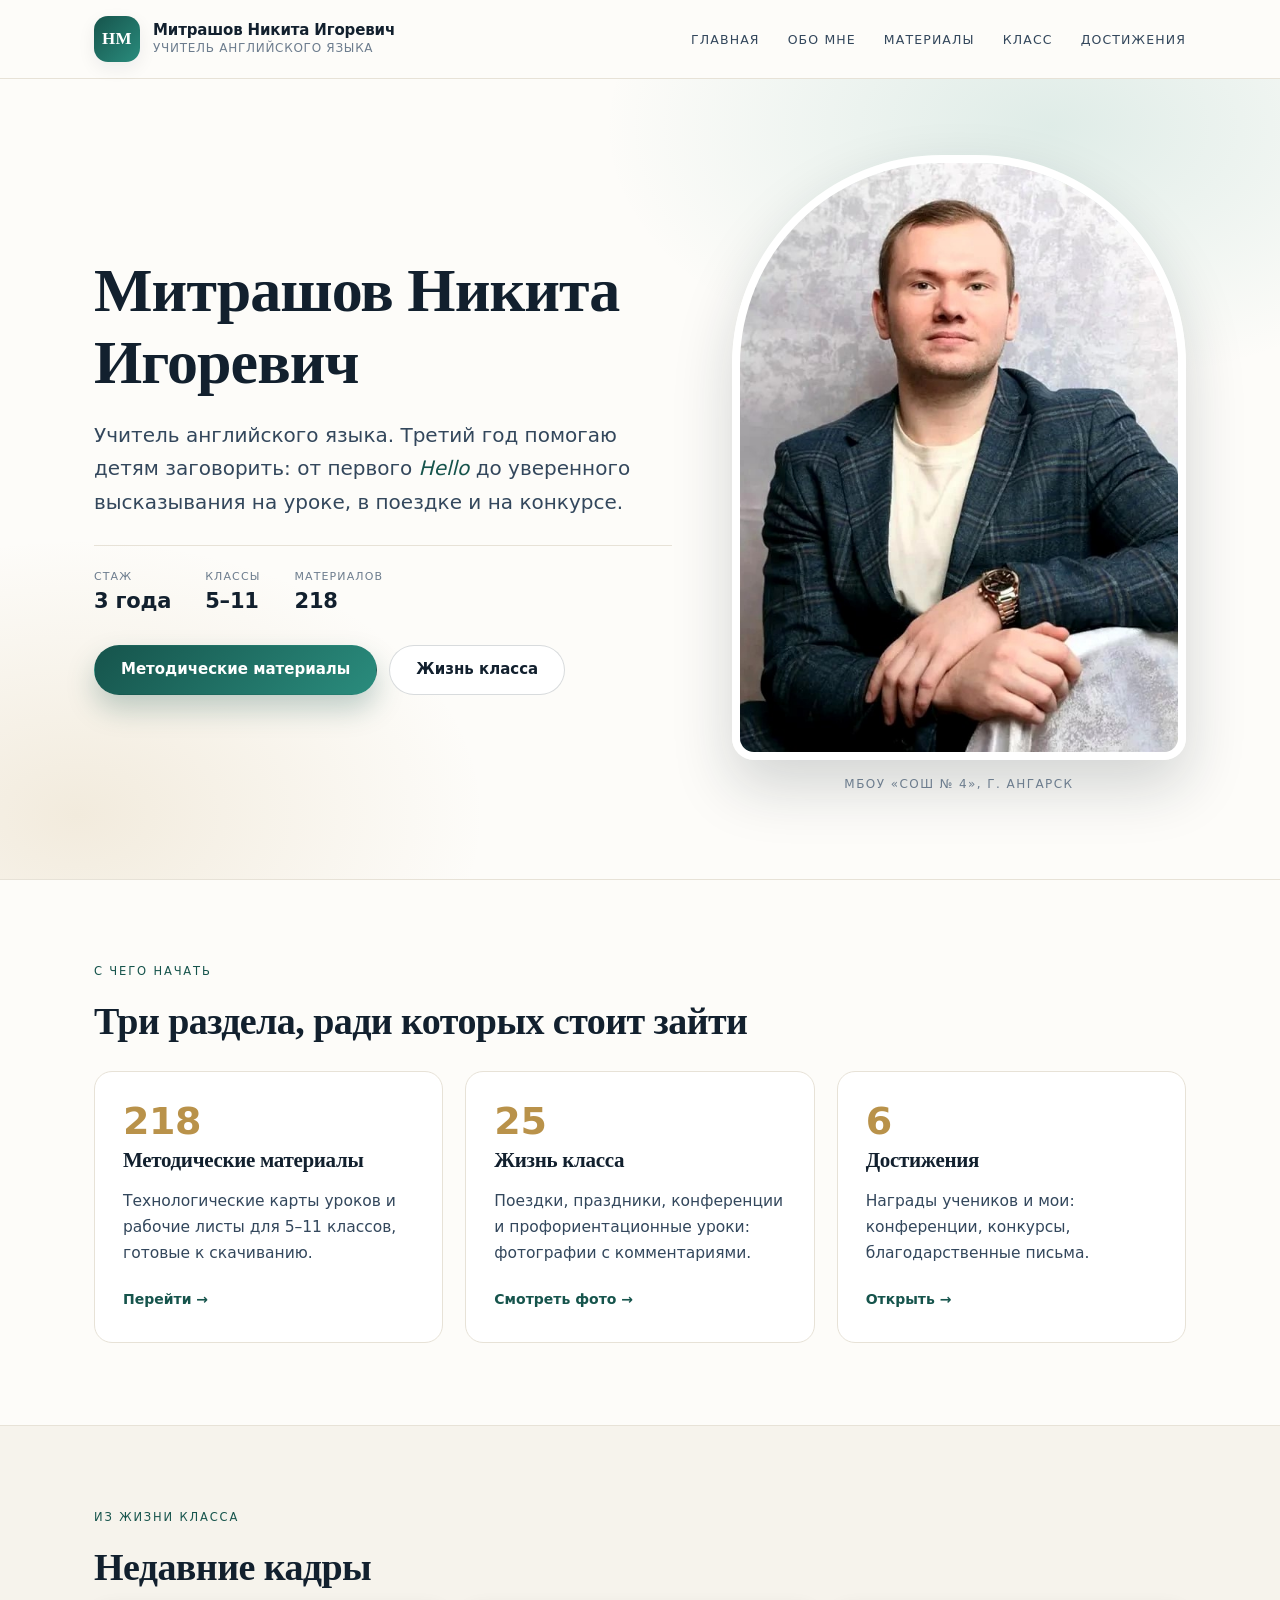
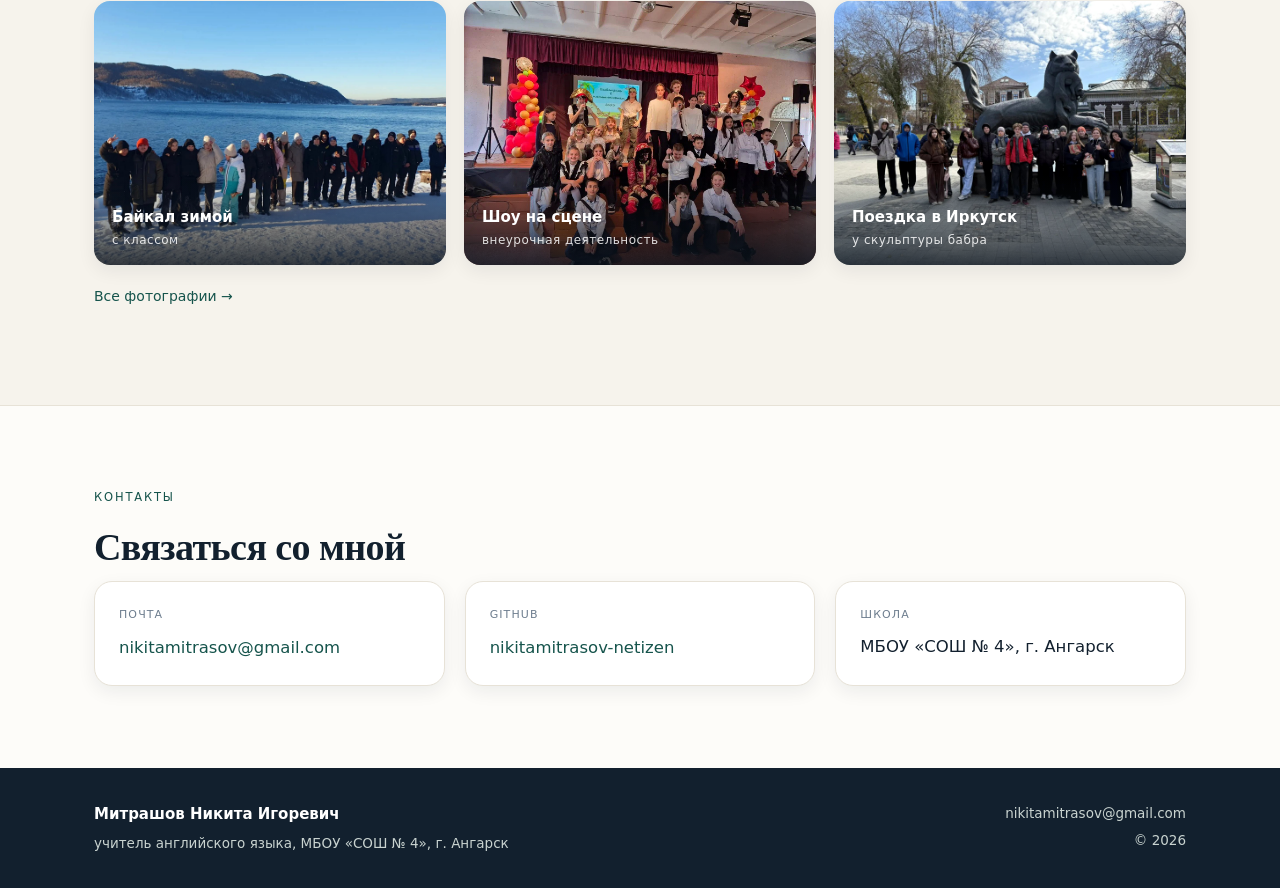
==== index.html @ d5b9875a "Сайт-визитка учителя" ====
<!DOCTYPE html>
<html lang="ru">
<head>
<meta charset="utf-8">
<meta name="viewport" content="width=device-width, initial-scale=1">
<title>Митрашов Никита Игоревич — учитель английского языка</title>
<meta name="description" content="Сайт-визитка учителя английского языка: методические разработки, цифровые проекты, жизнь класса и достижения.">
<link rel="icon" href="data:image/svg+xml,%3Csvg xmlns='http://www.w3.org/2000/svg' viewBox='0 0 64 64'%3E%3Crect width='64' height='64' rx='14' fill='%231f4e79'/%3E%3Ctext x='32' y='42' font-family='Georgia' font-size='26' fill='%23fff' text-anchor='middle'%3E%D0%9D%D0%9C%3C/text%3E%3C/svg%3E">
<link rel="stylesheet" href="css/style.css">
</head>
<body>
<header class="header" id="top">
  <div class="wrap header__inner">
    <a class="brand" href="index.html">
      <span class="brand__mark">НМ</span>
      <span class="brand__text">
        <strong>Митрашов Никита Игоревич</strong>
        <small>учитель английского языка</small>
      </span>
    </a>

    <button class="burger" type="button" aria-label="Меню" aria-expanded="false">
      <span></span><span></span><span></span>
    </button>

    <nav class="nav" id="nav">
      <a href="index.html">Главная</a>
      <a href="about.html">Обо мне</a>
      <a href="materials.html">Материалы</a>
      <a href="class.html">Класс</a>
      <a href="achievements.html">Достижения</a>
    </nav>
  </div>
</header>
<main>
  <section class="hero">
    <div class="wrap hero__inner">
      <div class="hero__text">
        <h1>Митрашов Никита Игоревич</h1>
        <p class="lead">Учитель английского языка. Третий год помогаю детям заговорить: от первого <span class="en">Hello</span> до уверенного высказывания на уроке, в поездке и на конкурсе.</p>
        <ul class="facts">
          <li><span>Стаж</span><b>3 года</b></li>
          <li><span>Классы</span><b>5–11</b></li>
          <li><span>Материалов</span><b>218</b></li>
        </ul>
        <div class="actions">
          <a class="btn btn--primary" href="materials.html">Методические материалы</a>
          <a class="btn btn--ghost" href="class.html">Жизнь класса</a>
        </div>
      </div>
      <figure class="hero__photo">
        <img class="ph" src="assets/photos/portrait.jpg" data-photo="portrait" alt="Фотография учителя">
        <figcaption>МБОУ «СОШ № 4», г. Ангарск</figcaption>
      </figure>
    </div>
  </section>

  <section class="section">
    <div class="wrap">
      <p class="eyebrow">С чего начать</p>
      <h2>Три раздела, ради которых стоит зайти</h2>
      <div class="tiles">
        <a class="tile" href="materials.html">
          <span class="tile__num">218</span>
          <h3>Методические материалы</h3>
          <p>Технологические карты уроков и рабочие листы для 5–11 классов, готовые к скачиванию.</p>
          <span class="tile__more">Перейти →</span>
        </a>
        <a class="tile" href="class.html">
          <span class="tile__num">25</span>
          <h3>Жизнь класса</h3>
          <p>Поездки, праздники, конференции и профориентационные уроки: фотографии с комментариями.</p>
          <span class="tile__more">Смотреть фото →</span>
        </a>
        <a class="tile" href="achievements.html">
          <span class="tile__num">6</span>
          <h3>Достижения</h3>
          <p>Награды учеников и мои: конференции, конкурсы, благодарственные письма.</p>
          <span class="tile__more">Открыть →</span>
        </a>
      </div>
    </div>
  </section>

  <section class="section section--soft">
    <div class="wrap">
      <p class="eyebrow">Из жизни класса</p>
      <h2>Недавние кадры</h2>
      <div class="gallery" id="mini">
        <figure class="photo" data-photo="trip-2">
          <img src="assets/photos/trip-2.jpg" data-photo="trip-2" alt="Байкал зимой">
          <figcaption><span>Байкал зимой</span><small>с классом</small></figcaption>
        </figure>
        <figure class="photo" data-photo="event-16">
          <img src="assets/photos/event-16.jpg" data-photo="event-16" alt="Шоу на сцене">
          <figcaption><span>Шоу на сцене</span><small>внеурочная деятельность</small></figcaption>
        </figure>
        <figure class="photo" data-photo="trip-9">
          <img src="assets/photos/trip-9.jpg" data-photo="trip-9" alt="Поездка в Иркутск">
          <figcaption><span>Поездка в Иркутск</span><small>у скульптуры бабра</small></figcaption>
        </figure>
      </div>
      <p class="section__note"><a href="class.html">Все фотографии →</a></p>
    </div>
  </section>

  <section class="section" id="contacts">
    <div class="wrap">
      <p class="eyebrow">Контакты</p>
      <h2>Связаться со мной</h2>
      <div class="contacts">
        <div class="contact"><span>Почта</span><a href="mailto:nikitamitrasov@gmail.com">nikitamitrasov@gmail.com</a></div>
        <div class="contact"><span>GitHub</span><a href="https://github.com/nikitamitrasov-netizen" target="_blank" rel="noopener">nikitamitrasov-netizen</a></div>
        <div class="contact"><span>Школа</span><p>МБОУ «СОШ № 4», г. Ангарск</p></div>
      </div>
    </div>
  </section>
</main>
<footer class="footer">
  <div class="wrap footer__inner">
    <div class="footer__col">
      <strong>Митрашов Никита Игоревич</strong>
      <span>учитель английского языка, МБОУ «СОШ № 4», г. Ангарск</span>
    </div>
    <div class="footer__col footer__col--right">
      <a href="mailto:nikitamitrasov@gmail.com">nikitamitrasov@gmail.com</a>
      <span>© <span id="year">2026</span></span>
    </div>
  </div>
</footer>

<button class="back-top" type="button" aria-label="Наверх" hidden>↑</button>

<div class="lightbox" id="lightbox" hidden>
  <button class="lightbox__close" type="button" aria-label="Закрыть">×</button>
  <img alt="">
</div>

<script src="js/main.js"></script>
</body>
</html>
---- css/style.css ----
:root {
  --ink: #12202e;
  --ink-2: #33475c;
  --muted: #6d7d8e;
  --line: #e7e2d7;
  --paper: #fdfcf9;
  --soft: #f6f3ec;
  --accent: #16544c;
  --accent-2: #2a8c7d;
  --gold: #b9924a;
  --radius: 18px;
  --shadow: 0 18px 40px rgba(18, 32, 46, .10);
  --shadow-sm: 0 6px 18px rgba(18, 32, 46, .07);
  --wrap: 1140px;
}

* { box-sizing: border-box; }

html { scroll-behavior: smooth; }

::selection { background: var(--accent); color: #fff; }

body {
  margin: 0;
  font-family: "Segoe UI", system-ui, -apple-system, "Helvetica Neue", Arial, sans-serif;
  font-size: 17px;
  line-height: 1.68;
  color: var(--ink);
  background: var(--paper);
  -webkit-font-smoothing: antialiased;
}

h1, h2, h3, .brand__mark {
  font-family: Georgia, "Times New Roman", serif;
  font-weight: 700;
  line-height: 1.16;
  letter-spacing: -.015em;
  margin: 0;
}

/* цифры в обычном шрифте, без засечек */
.facts b, .card__num, .tile__num, .stat b {
  font-family: "Segoe UI", system-ui, -apple-system, "Helvetica Neue", Arial, sans-serif;
  font-weight: 700;
  letter-spacing: -.01em;
  line-height: 1.1;
  font-variant-numeric: tabular-nums;
}

h1 { font-size: clamp(38px, 5.6vw, 62px); }
h2 { font-size: clamp(27px, 3.4vw, 38px); margin-bottom: 12px; }
h3 { font-size: 20px; margin-bottom: 8px; }

p { margin: 0 0 14px; }
a { color: var(--accent); text-decoration: none; }
a:hover { text-decoration: underline; }

a:focus-visible,
button:focus-visible {
  outline: 2px solid var(--accent-2);
  outline-offset: 3px;
  border-radius: 6px;
}

.wrap {
  width: 100%;
  max-width: var(--wrap);
  margin: 0 auto;
  padding: 0 24px;
}

.en { font-style: italic; color: var(--accent); }

/* ---------------------------------------------------------- шапка */
.header {
  position: sticky;
  top: 0;
  z-index: 40;
  background: rgba(253, 252, 249, .9);
  backdrop-filter: blur(12px);
  border-bottom: 1px solid var(--line);
}

.header__inner {
  display: flex;
  align-items: center;
  justify-content: space-between;
  gap: 22px;
  min-height: 78px;
}

.brand { display: flex; align-items: center; gap: 13px; color: inherit; }
.brand:hover { text-decoration: none; }

.brand__mark {
  display: grid;
  place-items: center;
  width: 46px;
  height: 46px;
  border-radius: 14px;
  background: linear-gradient(135deg, var(--accent) 0%, var(--accent-2) 100%);
  color: #fff;
  font-size: 17px;
  letter-spacing: .02em;
  box-shadow: var(--shadow-sm);
}

.brand__text { display: flex; flex-direction: column; line-height: 1.3; }
.brand__text strong { font-size: 15px; letter-spacing: -.01em; }
.brand__text small { font-size: 12px; color: var(--muted); letter-spacing: .06em; text-transform: uppercase; }

.nav { display: flex; gap: 28px; }
.nav a {
  color: var(--ink-2);
  font-size: 12.5px;
  letter-spacing: .09em;
  text-transform: uppercase;
  padding: 6px 0;
}
.nav a:hover { color: var(--accent); text-decoration: none; }

.nav a.is-active { color: var(--accent); font-weight: 600; position: relative; }
.nav a.is-active::after {
  content: "";
  position: absolute;
  left: 0;
  right: 0;
  bottom: -26px;
  height: 2px;
  background: var(--accent);
}

.burger {
  display: none;
  width: 44px;
  height: 44px;
  border: 1px solid var(--line);
  border-radius: 12px;
  background: #fff;
  padding: 12px 10px;
  cursor: pointer;
}
.burger span { display: block; height: 2px; background: var(--ink); border-radius: 2px; }
.burger span + span { margin-top: 5px; }

/* ---------------------------------------------------------- первый экран */
.hero {
  position: relative;
  padding: 76px 0 84px;
  overflow: hidden;
  background:
    radial-gradient(720px 420px at 82% 6%, rgba(42, 140, 125, .14) 0%, rgba(42, 140, 125, 0) 62%),
    radial-gradient(680px 460px at 6% 92%, rgba(185, 146, 74, .16) 0%, rgba(185, 146, 74, 0) 60%),
    var(--paper);
  border-bottom: 1px solid var(--line);
}

.hero__inner {
  display: grid;
  grid-template-columns: 1.12fr .88fr;
  gap: 60px;
  align-items: center;
}

.eyebrow {
  display: block;
  margin: 0 0 18px;
  font-size: 11.5px;
  letter-spacing: .16em;
  text-transform: uppercase;
  color: var(--accent);
}

.lead {
  font-size: clamp(17px, 1.7vw, 20px);
  color: var(--ink-2);
  max-width: 33em;
  margin-top: 20px;
}

.facts {
  display: flex;
  flex-wrap: wrap;
  gap: 12px 34px;
  list-style: none;
  padding: 22px 0 0;
  margin: 26px 0 32px;
  border-top: 1px solid var(--line);
}
.facts li { display: flex; flex-direction: column; gap: 3px; }
.facts span { font-size: 11px; text-transform: uppercase; letter-spacing: .1em; color: var(--muted); }
.facts b { font-size: 21px; }

.actions { display: flex; flex-wrap: wrap; gap: 12px; }

.btn {
  display: inline-flex;
  align-items: center;
  justify-content: center;
  height: 50px;
  padding: 0 26px;
  border-radius: 999px;
  font-size: 15px;
  font-weight: 600;
  border: 1px solid transparent;
  cursor: pointer;
  transition: transform .16s ease, box-shadow .16s ease, background .16s ease, color .16s ease;
}
.btn:hover { text-decoration: none; transform: translateY(-2px); }

.btn--primary {
  background: linear-gradient(135deg, var(--accent) 0%, var(--accent-2) 100%);
  color: #fff;
  box-shadow: 0 14px 28px rgba(22, 84, 76, .26);
}
.btn--primary:hover { box-shadow: 0 18px 34px rgba(22, 84, 76, .32); }

.btn--ghost { border-color: rgba(18, 32, 46, .16); color: var(--ink); background: #fff; }
.btn--ghost:hover { border-color: var(--accent); color: var(--accent); }

.btn--small { height: 40px; padding: 0 18px; font-size: 13.5px; }

.hero__photo { margin: 0; position: relative; }
.hero__photo img {
  width: 100%;
  aspect-ratio: 3 / 4;
  object-fit: cover;
  display: block;
  border-radius: 210px 210px 22px 22px;
  background: linear-gradient(160deg, #dfe9e4, #efe6d5);
  border: 8px solid #fff;
  box-shadow: 0 26px 60px rgba(18, 32, 46, .18);
}
.hero__photo figcaption {
  margin-top: 14px;
  font-size: 12px;
  letter-spacing: .12em;
  text-transform: uppercase;
  color: var(--muted);
  text-align: center;
}

/* ---------------------------------------------------------- секции */
.section { padding: 82px 0; }
.section--soft { background: var(--soft); border-top: 1px solid var(--line); border-bottom: 1px solid var(--line); }
.section__lead { max-width: 46em; color: var(--ink-2); margin-bottom: 30px; }
.section__note { margin-top: 20px; font-size: 14px; color: var(--muted); }

.subhead { margin: 48px 0 4px; font-size: 24px; }

/* страница раздела */
.page-head {
  padding: 46px 0 34px;
  background:
    radial-gradient(600px 300px at 90% 0%, rgba(42, 140, 125, .10), rgba(42, 140, 125, 0) 65%),
    var(--soft);
  border-bottom: 1px solid var(--line);
}
.crumbs { font-size: 12.5px; color: var(--muted); margin-bottom: 16px; letter-spacing: .02em; }
.crumbs a { color: var(--muted); }
.crumbs a:hover { color: var(--accent); }
.page-head__title { font-size: clamp(31px, 4.2vw, 46px); }
.page-head__lead { max-width: 46em; color: var(--ink-2); margin: 12px 0 0; }

/* ---------------------------------------------------------- обо мне */
.about { display: grid; grid-template-columns: 1.12fr .88fr; gap: 52px; margin-top: 10px; }

.about__text p { color: var(--ink-2); }
.about__text p:first-child { font-size: 18px; }

.about__facts {
  margin: 0;
  border: 1px solid var(--line);
  border-radius: var(--radius);
  overflow: hidden;
  background: #fff;
  box-shadow: var(--shadow-sm);
  align-self: start;
}
.about__facts > div { padding: 15px 20px; border-top: 1px solid var(--line); }
.about__facts > div:first-child { border-top: 0; }
.about__facts dt { font-size: 11px; text-transform: uppercase; letter-spacing: .1em; color: var(--muted); margin-bottom: 4px; }
.about__facts dd { margin: 0; font-size: 15.5px; }

/* ---------------------------------------------------------- карточки */
.cards { display: grid; grid-template-columns: repeat(3, 1fr); gap: 22px; }

.card {
  position: relative;
  background: #fff;
  border: 1px solid var(--line);
  border-radius: var(--radius);
  padding: 28px 26px 24px;
  display: flex;
  flex-direction: column;
  overflow: hidden;
  transition: transform .2s ease, box-shadow .2s ease, border-color .2s ease;
}
.card::before {
  content: "";
  position: absolute;
  inset: 0 0 auto 0;
  height: 3px;
  background: linear-gradient(90deg, var(--accent), var(--accent-2));
  transform: scaleX(0);
  transform-origin: left;
  transition: transform .25s ease;
}
.card:hover { transform: translateY(-4px); box-shadow: var(--shadow); border-color: rgba(22, 84, 76, .22); }
.card:hover::before { transform: scaleX(1); }

.card__num { font-size: 38px; color: var(--gold); line-height: 1; margin-bottom: 12px; }
.card p { color: var(--ink-2); font-size: 15.5px; }
.card__note { margin-top: auto; font-size: 13px; color: var(--muted); }

/* плитки */
.tiles { display: grid; grid-template-columns: repeat(3, 1fr); gap: 22px; margin-top: 28px; }

.tile {
  display: flex;
  flex-direction: column;
  gap: 8px;
  padding: 30px 28px;
  border: 1px solid var(--line);
  border-radius: var(--radius);
  background: #fff;
  color: inherit;
  transition: transform .2s ease, box-shadow .2s ease, border-color .2s ease;
}
.tile:hover {
  transform: translateY(-5px);
  box-shadow: var(--shadow);
  border-color: rgba(22, 84, 76, .24);
  text-decoration: none;
}
.tile__num { font-size: 38px; color: var(--gold); line-height: 1; }
.tile h3 { font-size: 21px; }
.tile p { color: var(--ink-2); font-size: 15.5px; margin: 0; }
.tile__more { margin-top: auto; padding-top: 14px; font-size: 14px; font-weight: 600; color: var(--accent); }

/* ---------------------------------------------------------- таблицы */
.table-block { margin-top: 46px; }
.table-block h3 { margin-bottom: 12px; }

.table {
  width: 100%;
  border-collapse: separate;
  border-spacing: 0;
  background: #fff;
  border: 1px solid var(--line);
  border-radius: var(--radius);
  overflow: hidden;
  font-size: 15px;
  box-shadow: var(--shadow-sm);
}
.table th, .table td { padding: 13px 18px; text-align: left; border-top: 1px solid var(--line); }
.table thead th {
  border-top: 0;
  background: rgba(22, 84, 76, .06);
  font-size: 11px;
  text-transform: uppercase;
  letter-spacing: .1em;
  color: var(--accent);
  font-weight: 700;
}
.table tbody tr:first-child td { border-top: 0; }
.table tbody tr:hover { background: rgba(22, 84, 76, .035); }
.table td:first-child { font-weight: 600; }

.table--files small { color: var(--muted); font-size: 12.5px; margin-left: 8px; }
.dl {
  display: inline-block;
  padding: 7px 16px;
  border: 1px solid rgba(22, 84, 76, .32);
  border-radius: 999px;
  font-size: 13.5px;
  font-weight: 600;
  color: var(--accent);
  background: #fff;
  transition: background .15s ease, color .15s ease, border-color .15s ease;
  white-space: nowrap;
}
.dl:hover { background: var(--accent); color: #fff; border-color: var(--accent); text-decoration: none; }

/* ---------------------------------------------------------- галереи */
.gallery {
  display: grid;
  grid-template-columns: repeat(3, 1fr);
  gap: 18px;
  margin-top: 10px;
}

.photo {
  position: relative;
  margin: 0;
  border-radius: 16px;
  overflow: hidden;
  aspect-ratio: 4 / 3;
  background: linear-gradient(160deg, #dfe9e4, #efe6d5);
  cursor: zoom-in;
  box-shadow: var(--shadow-sm);
}
.photo img {
  width: 100%;
  height: 100%;
  object-fit: cover;
  display: block;
  transition: transform .55s ease;
}
.photo:hover img { transform: scale(1.06); }

.photo figcaption {
  position: absolute;
  inset: auto 0 0 0;
  padding: 34px 18px 15px;
  color: #fff;
  background: linear-gradient(180deg, rgba(9, 18, 28, 0) 0%, rgba(9, 18, 28, .82) 100%);
  display: flex;
  flex-direction: column;
  gap: 3px;
}
.photo figcaption span { font-weight: 600; font-size: 15px; line-height: 1.3; }
.photo figcaption small { font-size: 12px; opacity: .85; letter-spacing: .04em; }

.gallery.is-collapsed > figure:nth-child(n+7) { display: none; }
.more { text-align: center; margin-top: 26px; }
.more[hidden] { display: none; }

.tabs { display: flex; gap: 8px; flex-wrap: wrap; margin-bottom: 20px; }
.tab {
  padding: 9px 18px;
  border-radius: 999px;
  border: 1px solid var(--line);
  background: #fff;
  font-family: inherit;
  font-size: 13.5px;
  color: var(--ink-2);
  cursor: pointer;
  transition: background .15s ease, color .15s ease, border-color .15s ease;
}
.tab:hover { border-color: rgba(22, 84, 76, .38); color: var(--accent); }
.tab.is-active { background: var(--accent); color: #fff; border-color: var(--accent); }

/* ---------------------------------------------------------- документы */
.docs {
  display: grid;
  grid-template-columns: repeat(2, 1fr);
  gap: 20px;
  margin-top: 18px;
}

.doc {
  margin: 0;
  background: #fff;
  border: 1px solid var(--line);
  border-radius: var(--radius);
  overflow: hidden;
  display: flex;
  flex-direction: column;
  box-shadow: var(--shadow-sm);
  transition: transform .2s ease, box-shadow .2s ease, border-color .2s ease;
}
.doc:hover { transform: translateY(-3px); box-shadow: var(--shadow); border-color: rgba(22, 84, 76, .22); }

.doc__shot {
  position: relative;
  aspect-ratio: 4 / 3;
  overflow: hidden;
  background: #efece3;
  cursor: zoom-in;
}
.doc__shot img {
  width: 100%;
  height: 100%;
  object-fit: cover;
  transform: scale(1.03);
  transition: transform .5s ease;
  display: block;
}
.doc:hover .doc__shot img { transform: scale(1.08); }

.doc figcaption { padding: 16px 18px 18px; border-top: 1px solid var(--line); }
.doc figcaption b { display: block; font-size: 15px; line-height: 1.4; margin-bottom: 6px; font-weight: 600; }
.doc figcaption span { font-size: 13px; color: var(--muted); line-height: 1.45; }

.docs--portrait .doc__shot { aspect-ratio: 3 / 4; }
.docs--portrait .doc__shot img { transform: scale(1.02); }
.docs--portrait .doc:hover .doc__shot img { transform: scale(1.06); }
.docs--portrait .doc figcaption { min-height: 134px; display: flex; flex-direction: column; }
.docs--portrait .doc figcaption b {
  display: -webkit-box;
  -webkit-line-clamp: 3;
  -webkit-box-orient: vertical;
  overflow: hidden;
}
.docs--portrait .doc figcaption span { margin-top: auto; }

/* ---------------------------------------------------------- цифры и контакты */
.stats { display: grid; grid-template-columns: repeat(3, 1fr); gap: 18px; margin: 6px 0 0; }
.stat {
  background: #fff;
  border: 1px solid var(--line);
  border-radius: var(--radius);
  padding: 24px 22px;
  box-shadow: var(--shadow-sm);
}
.stat b { display: block; font-size: 38px; line-height: 1; color: var(--accent); }
.stat span { display: block; margin-top: 10px; font-size: 13.5px; color: var(--muted); line-height: 1.45; }

.contacts { display: grid; grid-template-columns: repeat(3, 1fr); gap: 20px; margin-top: 8px; }
.contact {
  background: #fff;
  border: 1px solid var(--line);
  border-radius: var(--radius);
  padding: 24px;
  box-shadow: var(--shadow-sm);
}
.contact span { display: block; font-size: 11px; text-transform: uppercase; letter-spacing: .1em; color: var(--muted); margin-bottom: 8px; }
.contact a, .contact p { font-size: 16.5px; margin: 0; }

/* ---------------------------------------------------------- проекты */
.projects { display: grid; grid-template-columns: repeat(2, 1fr); gap: 22px; margin-top: 8px; }

.project {
  background: #fff;
  border: 1px solid var(--line);
  border-radius: var(--radius);
  padding: 26px 26px 24px;
  display: flex;
  flex-direction: column;
  box-shadow: var(--shadow-sm);
  transition: transform .2s ease, box-shadow .2s ease, border-color .2s ease;
}
.project:hover { transform: translateY(-4px); box-shadow: var(--shadow); border-color: rgba(22, 84, 76, .24); }

.project__head h3 { margin: 0; font-size: 22px; }
.project__head p { margin: 3px 0 14px; font-size: 13.5px; color: var(--muted); letter-spacing: .02em; }
.project__text { font-size: 15.5px; color: var(--ink-2); }

.tags { display: flex; flex-wrap: wrap; gap: 6px; list-style: none; padding: 0; margin: 4px 0 18px; }
.tags li {
  font-size: 11.5px;
  letter-spacing: .04em;
  padding: 5px 11px;
  border-radius: 999px;
  background: rgba(22, 84, 76, .08);
  color: var(--accent);
}

.project__links { display: flex; gap: 10px; margin-top: auto; }

/* ---------------------------------------------------------- подвал */
.footer {
  background: var(--ink);
  color: #c9d3d0;
  padding: 34px 0;
  margin-top: 0;
}
.footer__inner { display: flex; justify-content: space-between; gap: 18px; flex-wrap: wrap; }
.footer__col { display: flex; flex-direction: column; gap: 4px; font-size: 13.5px; }
.footer__col strong { color: #fff; font-size: 15px; }
.footer__col a { color: #c9d3d0; }
.footer__col a:hover { color: #fff; }
.footer__col--right { text-align: right; align-items: flex-end; }

/* ---------------------------------------------------------- прочее */
.back-top {
  position: fixed;
  right: 22px;
  bottom: 22px;
  width: 48px;
  height: 48px;
  border-radius: 50%;
  border: 0;
  background: var(--accent);
  color: #fff;
  font-size: 20px;
  line-height: 1;
  cursor: pointer;
  box-shadow: 0 14px 30px rgba(22, 84, 76, .35);
  z-index: 30;
}
.back-top[hidden] { display: none; }
.back-top:hover { background: var(--accent-2); }

.lightbox {
  position: fixed;
  inset: 0;
  z-index: 60;
  background: rgba(9, 18, 28, .94);
  display: grid;
  place-items: center;
  padding: 40px;
}
.lightbox[hidden] { display: none; }
.lightbox img { max-width: 100%; max-height: 100%; border-radius: 12px; box-shadow: 0 30px 80px rgba(0, 0, 0, .5); }
.lightbox__close {
  position: absolute;
  top: 20px;
  right: 24px;
  width: 46px;
  height: 46px;
  border: 0;
  border-radius: 50%;
  background: rgba(255, 255, 255, .14);
  color: #fff;
  font-size: 26px;
  line-height: 1;
  cursor: pointer;
}
.lightbox__close:hover { background: rgba(255, 255, 255, .26); }

.reveal { opacity: 0; transform: translateY(16px); transition: opacity .55s ease, transform .55s ease; }
.reveal.is-visible { opacity: 1; transform: none; }

/* ---------------------------------------------------------- адаптив */
@media (max-width: 1080px) {
  .nav { gap: 18px; }
  .nav a { font-size: 11.5px; }
}

@media (max-width: 960px) {
  .hero__inner, .about { grid-template-columns: 1fr; gap: 36px; }
  .hero__photo { max-width: 360px; margin: 0 auto; }
  .cards, .tiles { grid-template-columns: repeat(2, 1fr); }
  .gallery { grid-template-columns: repeat(2, 1fr); }
  .stats { grid-template-columns: repeat(2, 1fr); }
  .contacts { grid-template-columns: 1fr; }
  .projects { grid-template-columns: 1fr; }
}

@media (max-width: 720px) {
  body { font-size: 16px; }
  .section { padding: 58px 0; }
  .hero { padding: 44px 0 56px; }

  .burger { display: block; }
  .nav {
    position: absolute;
    top: 78px;
    left: 0;
    right: 0;
    display: none;
    flex-direction: column;
    gap: 0;
    background: var(--paper);
    border-bottom: 1px solid var(--line);
    padding: 8px 24px 18px;
  }
  .nav.is-open { display: flex; }
  .nav a { padding: 13px 0; border-bottom: 1px solid var(--line); font-size: 13px; }
  .nav a:last-child { border-bottom: 0; }
  .nav a.is-active::after { display: none; }

  .cards, .tiles, .gallery, .stats, .docs { grid-template-columns: 1fr; }

  .table { display: block; overflow-x: auto; white-space: nowrap; }
  .table th, .table td { padding: 11px 13px; }

  .brand__text small { display: none; }
  .footer__col--right { text-align: left; align-items: flex-start; }
  .back-top { right: 14px; bottom: 14px; }
  .project__links { flex-wrap: wrap; }
}

@media (prefers-reduced-motion: reduce) {
  html { scroll-behavior: auto; }
  .reveal { opacity: 1; transform: none; transition: none; }
  .photo img, .card, .tile, .doc, .project { transition: none; }
}
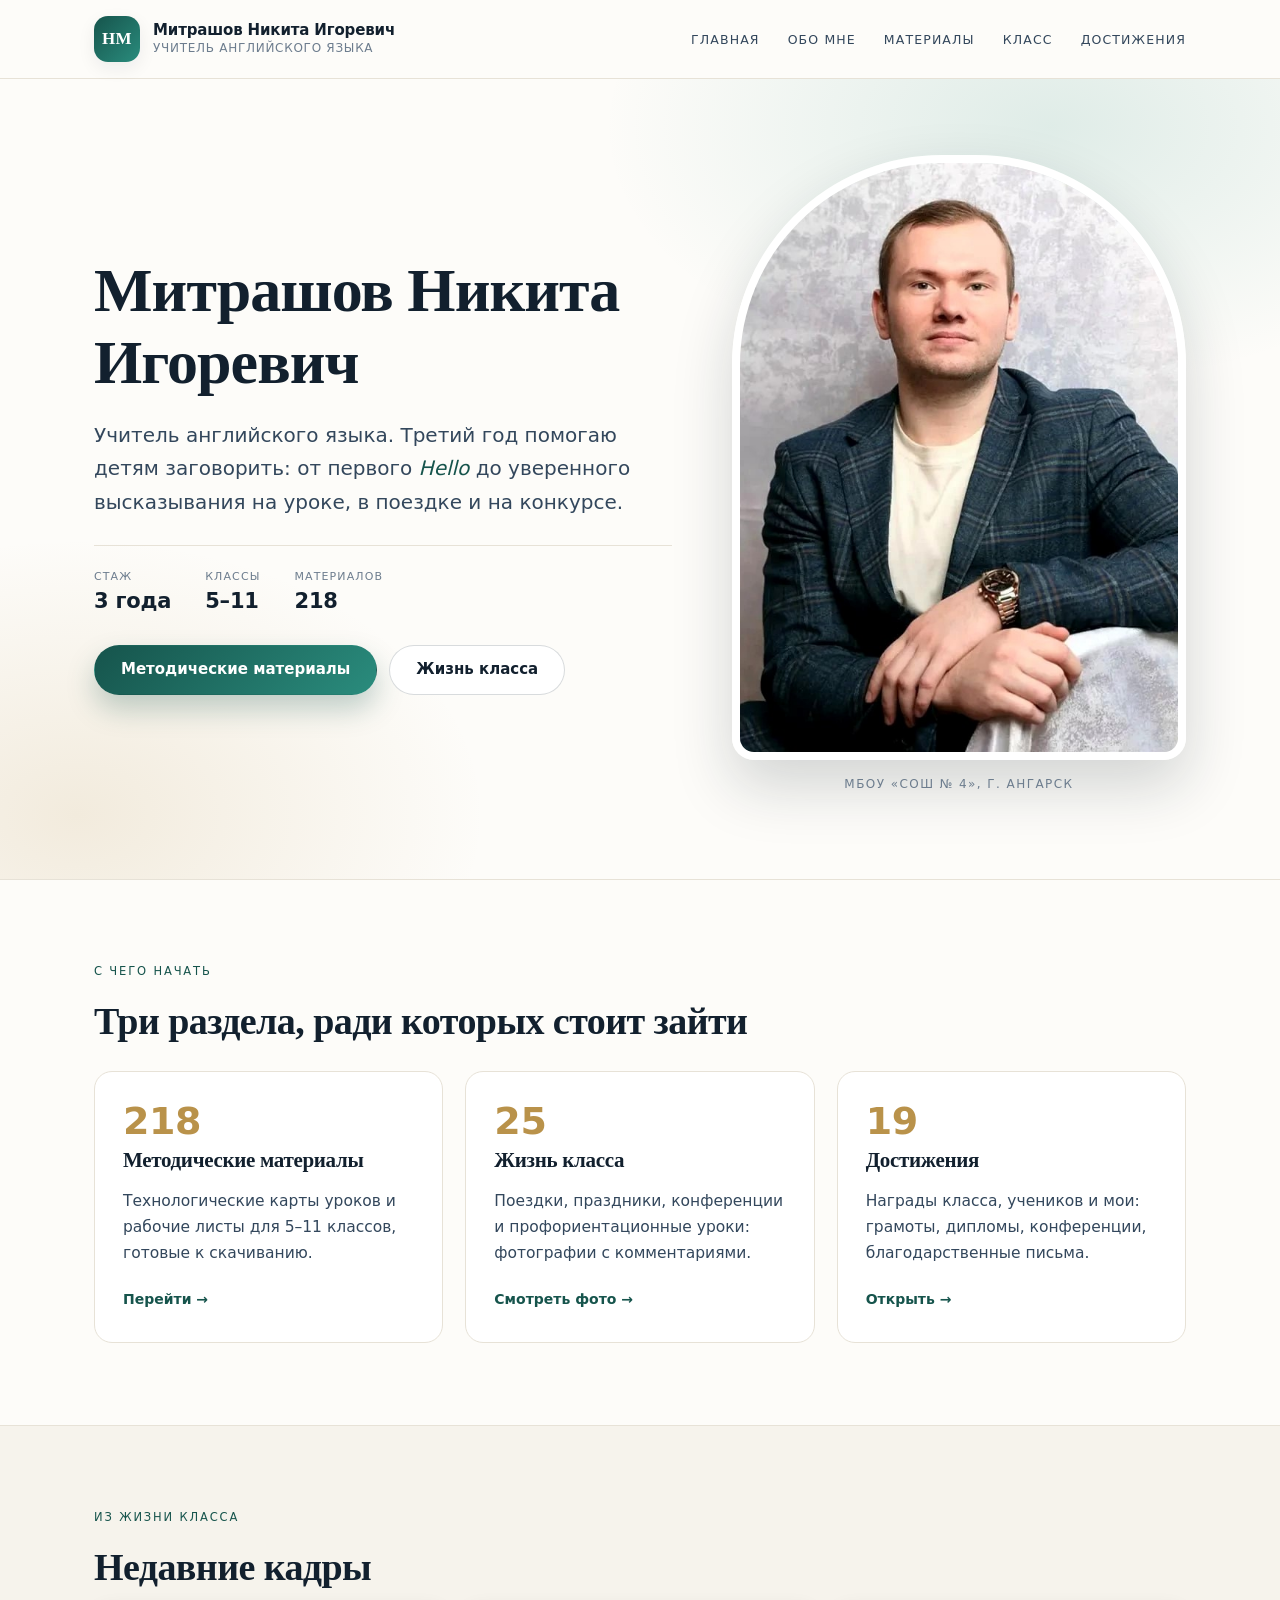
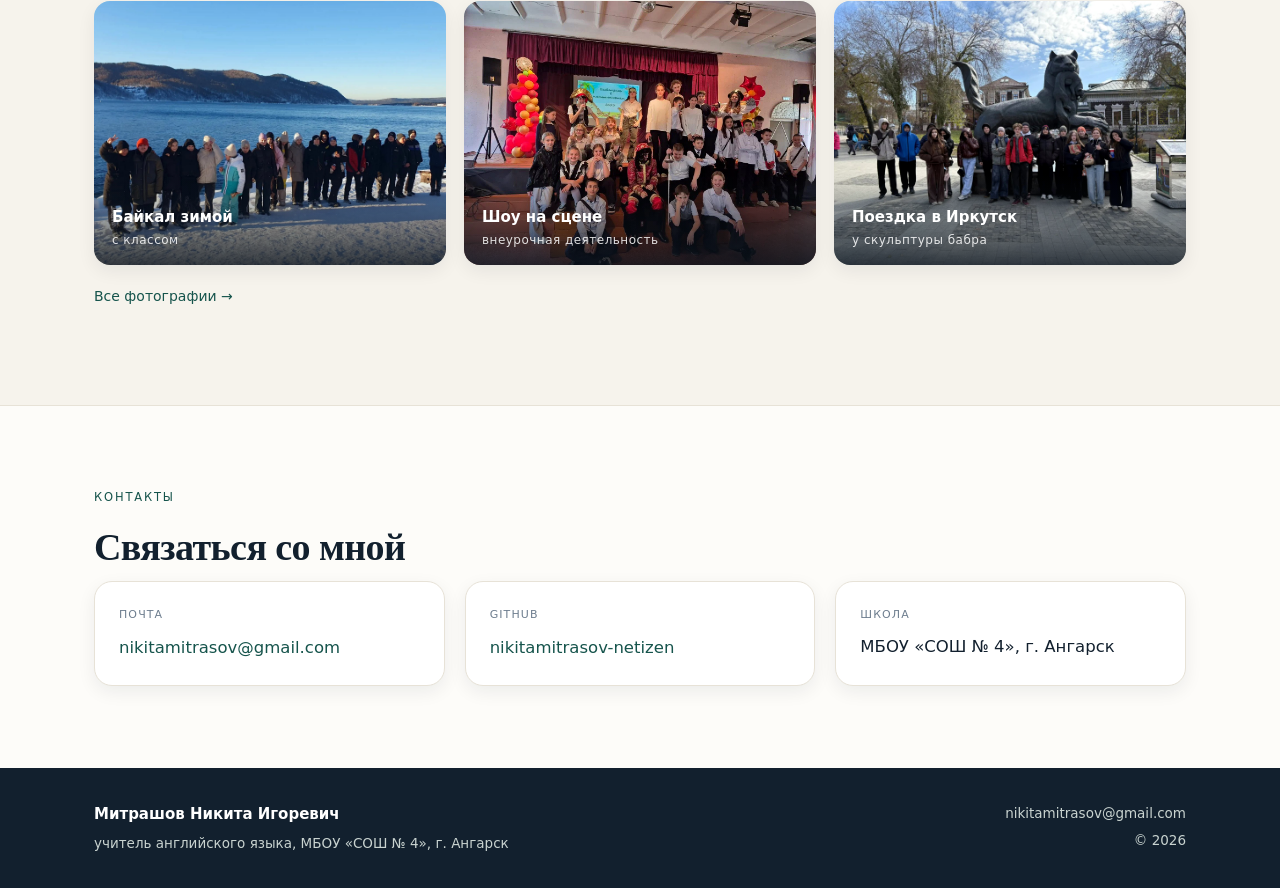
==== commit f3384cd8: "Достижения: 13 наград класса, фотографии и подписи" ====
--- a/index.html
+++ b/index.html
@@ -73,9 +73,9 @@
           <span class="tile__more">Смотреть фото →</span>
         </a>
         <a class="tile" href="achievements.html">
-          <span class="tile__num">6</span>
+          <span class="tile__num">19</span>
           <h3>Достижения</h3>
-          <p>Награды учеников и мои: конференции, конкурсы, благодарственные письма.</p>
+          <p>Награды класса, учеников и мои: грамоты, дипломы, конференции, благодарственные письма.</p>
           <span class="tile__more">Открыть →</span>
         </a>
       </div>
--- a/css/style.css
+++ b/css/style.css
@@ -261,6 +261,7 @@
 .crumbs a:hover { color: var(--accent); }
 .page-head__title { font-size: clamp(31px, 4.2vw, 46px); }
 .page-head__lead { max-width: 46em; color: var(--ink-2); margin: 12px 0 0; }
+.page-head__lead a { white-space: nowrap; }
 
 /* ---------------------------------------------------------- обо мне */
 .about { display: grid; grid-template-columns: 1.12fr .88fr; gap: 52px; margin-top: 10px; }
@@ -494,6 +495,58 @@
   overflow: hidden;
 }
 .docs--portrait .doc figcaption span { margin-top: auto; }
+
+/* ---------------------------------------------------------- награды класса */
+.awards {
+  display: grid;
+  grid-template-columns: repeat(3, 1fr);
+  gap: 20px;
+  margin-top: 22px;
+}
+
+.award[hidden] { display: none; }
+
+.award .doc__shot {
+  aspect-ratio: 4 / 3;
+  padding: 10px;
+  background: #f2eee4;
+}
+
+.award .doc__shot img {
+  object-fit: contain;
+  transform: none;
+  border-radius: 6px;
+}
+
+.award:hover .doc__shot img { transform: scale(1.015); }
+
+.award figcaption {
+  flex: 1;
+  display: flex;
+  flex-direction: column;
+}
+
+.award .award__class {
+  align-self: flex-start;
+  display: inline-block;
+  margin-bottom: 9px;
+  padding: 3px 10px;
+  border-radius: 999px;
+  background: #e9f2ef;
+  color: var(--accent);
+  font-size: 11px;
+  font-weight: 700;
+  letter-spacing: .08em;
+  line-height: 1.5;
+  text-transform: uppercase;
+}
+
+.award figcaption b { margin-top: 1px; }
+
+/* нечётное число наград: последняя карточка по центру */
+@media (min-width: 961px) {
+  .awards > .award:last-child:nth-child(3n + 1) { grid-column: 2; }
+}
 
 /* ---------------------------------------------------------- цифры и контакты */
 .stats { display: grid; grid-template-columns: repeat(3, 1fr); gap: 18px; margin: 6px 0 0; }
@@ -588,12 +641,23 @@
   inset: 0;
   z-index: 60;
   background: rgba(9, 18, 28, .94);
-  display: grid;
-  place-items: center;
-  padding: 40px;
+  display: flex;
+  align-items: center;
+  justify-content: center;
+  padding: 24px;
+  overflow: auto;
 }
 .lightbox[hidden] { display: none; }
-.lightbox img { max-width: 100%; max-height: 100%; border-radius: 12px; box-shadow: 0 30px 80px rgba(0, 0, 0, .5); }
+.lightbox img {
+  width: auto;
+  height: auto;
+  max-width: calc(100vw - 48px);
+  max-height: calc(100vh - 48px);
+  object-fit: contain;
+  border-radius: 12px;
+  box-shadow: 0 30px 80px rgba(0, 0, 0, .5);
+  margin: auto;
+}
 .lightbox__close {
   position: absolute;
   top: 20px;
@@ -623,7 +687,7 @@
   .hero__inner, .about { grid-template-columns: 1fr; gap: 36px; }
   .hero__photo { max-width: 360px; margin: 0 auto; }
   .cards, .tiles { grid-template-columns: repeat(2, 1fr); }
-  .gallery { grid-template-columns: repeat(2, 1fr); }
+  .gallery, .awards { grid-template-columns: repeat(2, 1fr); }
   .stats { grid-template-columns: repeat(2, 1fr); }
   .contacts { grid-template-columns: 1fr; }
   .projects { grid-template-columns: 1fr; }
@@ -652,7 +716,7 @@
   .nav a:last-child { border-bottom: 0; }
   .nav a.is-active::after { display: none; }
 
-  .cards, .tiles, .gallery, .stats, .docs { grid-template-columns: 1fr; }
+  .cards, .tiles, .gallery, .stats, .docs, .awards { grid-template-columns: 1fr; }
 
   .table { display: block; overflow-x: auto; white-space: nowrap; }
   .table th, .table td { padding: 11px 13px; }
@@ -660,11 +724,14 @@
   .brand__text small { display: none; }
   .footer__col--right { text-align: left; align-items: flex-start; }
   .back-top { right: 14px; bottom: 14px; }
+  .lightbox { padding: 12px; }
+  .lightbox img { max-width: calc(100vw - 24px); max-height: calc(100vh - 24px); }
+  .lightbox__close { top: 10px; right: 10px; }
   .project__links { flex-wrap: wrap; }
 }
 
 @media (prefers-reduced-motion: reduce) {
   html { scroll-behavior: auto; }
   .reveal { opacity: 1; transform: none; transition: none; }
-  .photo img, .card, .tile, .doc, .project { transition: none; }
-}
+  .photo img, .card, .tile, .doc, .award, .project { transition: none; }
+}
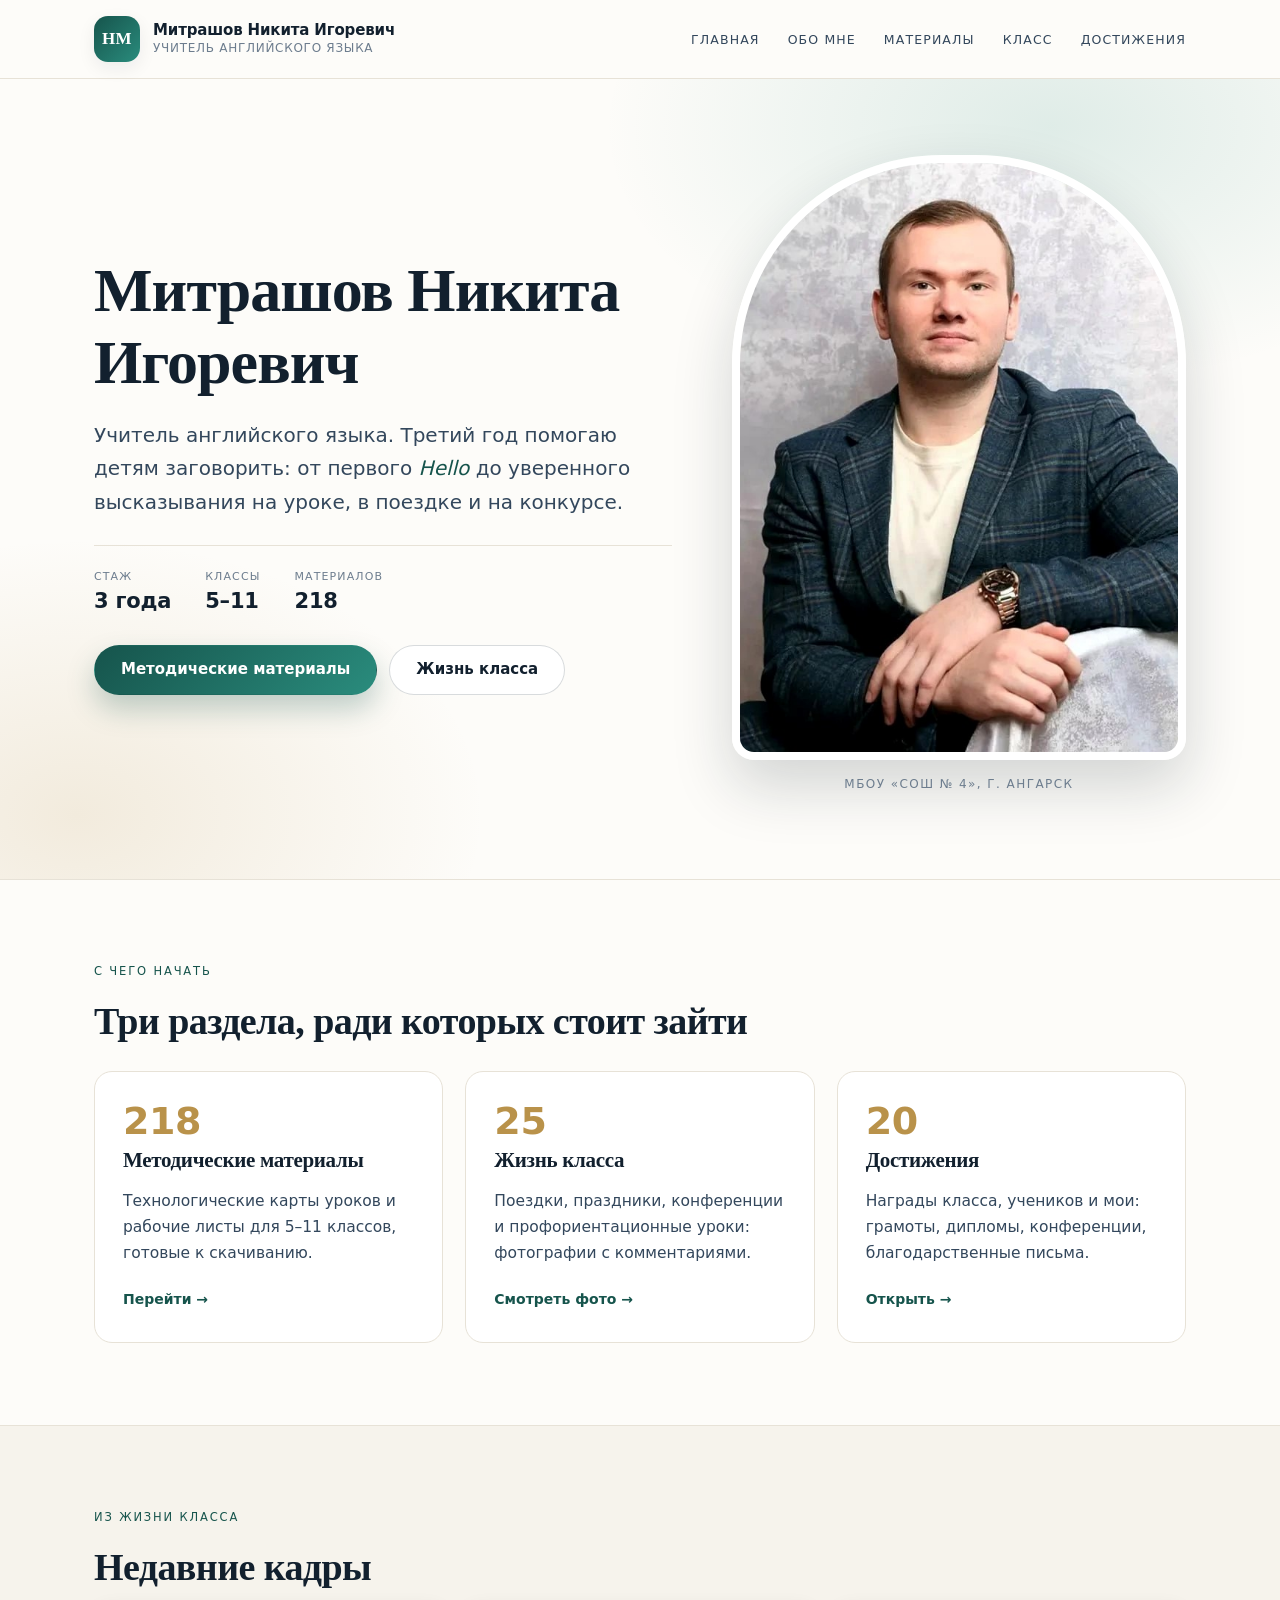
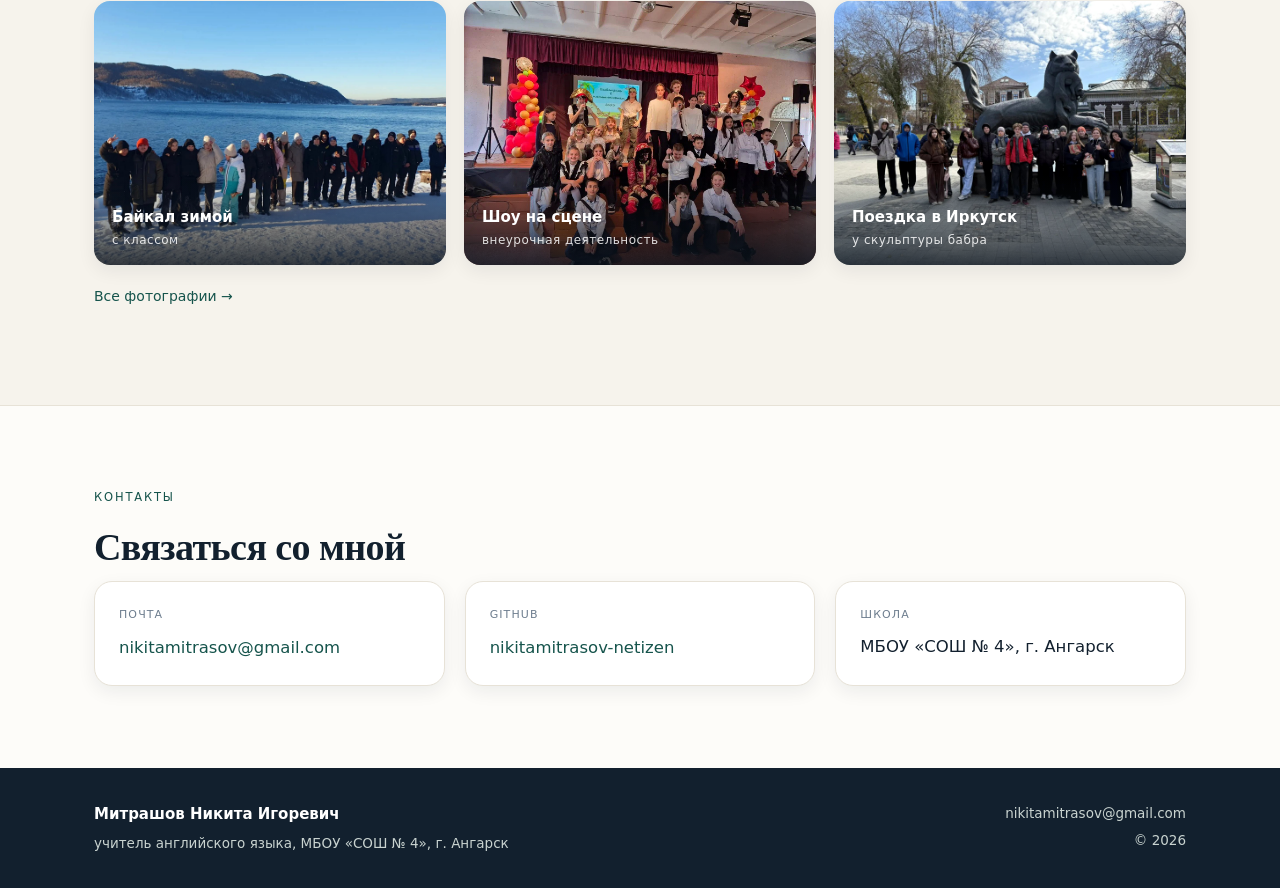
==== commit 32c0e71c: "Достижения: 13 наград класса, фотографии и подписи" ====
--- a/index.html
+++ b/index.html
@@ -73,7 +73,7 @@
           <span class="tile__more">Смотреть фото →</span>
         </a>
         <a class="tile" href="achievements.html">
-          <span class="tile__num">19</span>
+          <span class="tile__num">20</span>
           <h3>Достижения</h3>
           <p>Награды класса, учеников и мои: грамоты, дипломы, конференции, благодарственные письма.</p>
           <span class="tile__more">Открыть →</span>
--- a/css/style.css
+++ b/css/style.css
@@ -496,15 +496,21 @@
 }
 .docs--portrait .doc figcaption span { margin-top: auto; }
 
+@media (min-width: 721px) {
+  .docs--portrait > .doc:last-child:nth-child(odd) {
+    grid-column: 1 / -1;
+    width: calc(50% - 10px);
+    justify-self: center;
+  }
+}
+
 /* ---------------------------------------------------------- награды класса */
 .awards {
   display: grid;
   grid-template-columns: repeat(3, 1fr);
   gap: 20px;
-  margin-top: 22px;
-}
-
-.award[hidden] { display: none; }
+  margin-top: 10px;
+}
 
 .award .doc__shot {
   aspect-ratio: 4 / 3;
@@ -524,21 +530,6 @@
   flex: 1;
   display: flex;
   flex-direction: column;
-}
-
-.award .award__class {
-  align-self: flex-start;
-  display: inline-block;
-  margin-bottom: 9px;
-  padding: 3px 10px;
-  border-radius: 999px;
-  background: #e9f2ef;
-  color: var(--accent);
-  font-size: 11px;
-  font-weight: 700;
-  letter-spacing: .08em;
-  line-height: 1.5;
-  text-transform: uppercase;
 }
 
 .award figcaption b { margin-top: 1px; }
